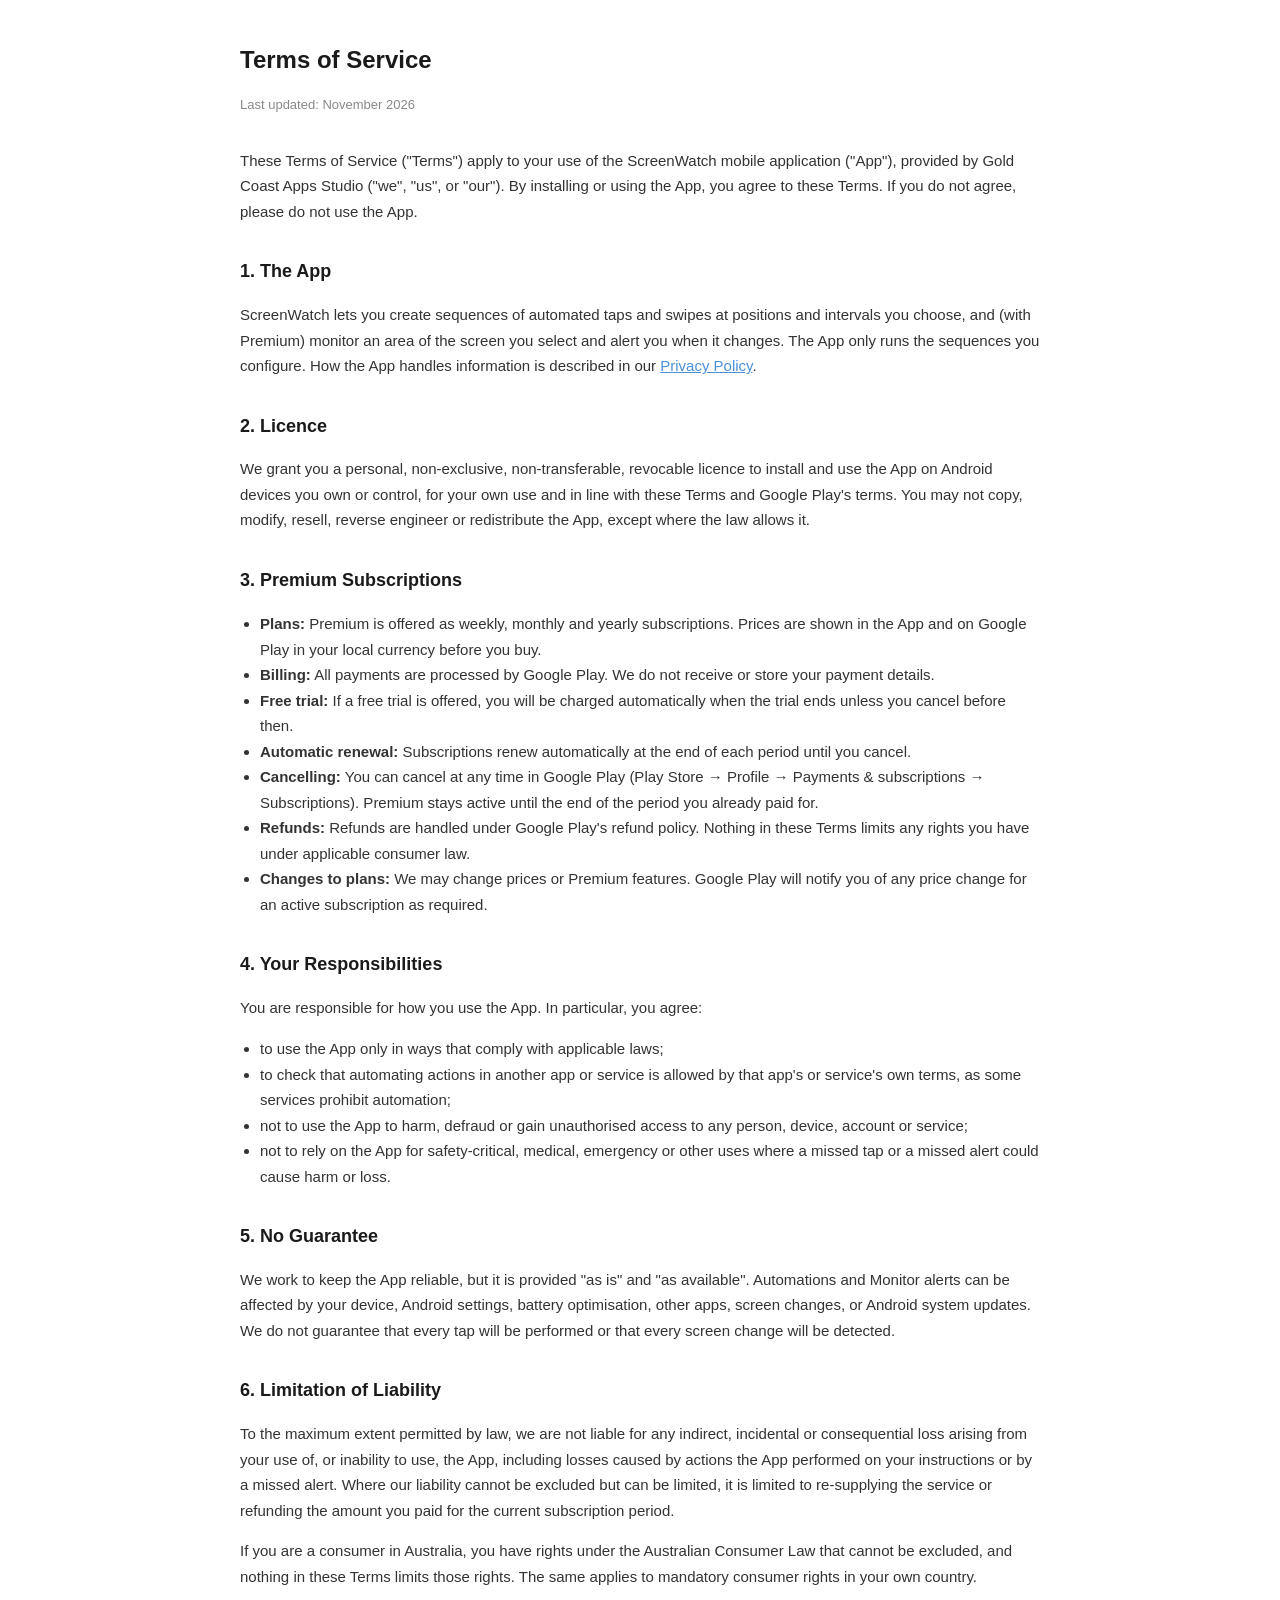
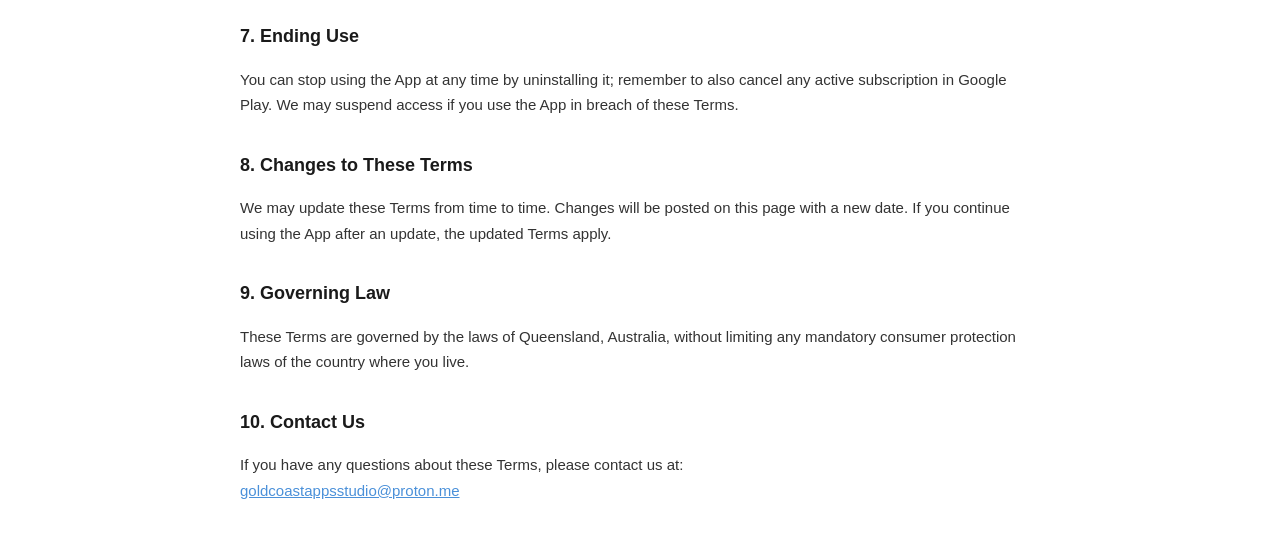
==== terms.html @ bb344228 "Add Terms of Service page for ScreenWatch app" ====
<!DOCTYPE html>
<html lang="en">
<head>
    <meta charset="UTF-8">
    <meta name="viewport" content="width=device-width, initial-scale=1.0">
    <title>ScreenWatch - Terms of Service</title>
    <style>
        body {
            font-family: -apple-system, BlinkMacSystemFont, 'Segoe UI', Roboto, sans-serif;
            max-width: 800px;
            margin: 0 auto;
            padding: 24px 16px;
            color: #1a1a1a;
            line-height: 1.7;
        }
        h1 { font-size: 24px; margin-bottom: 4px; }
        h2 { font-size: 18px; margin-top: 32px; margin-bottom: 8px; }
        p, li { font-size: 15px; color: #333; }
        ul { padding-left: 20px; }
        .date { color: #888; font-size: 13px; margin-bottom: 32px; }
        a { color: #4A90D9; }
    </style>
</head>
<body>

<h1>Terms of Service</h1>
<p class="date">Last updated: November 2026</p>

<p>These Terms of Service ("Terms") apply to your use of the ScreenWatch mobile application ("App"), provided by Gold Coast Apps Studio ("we", "us", or "our"). By installing or using the App, you agree to these Terms. If you do not agree, please do not use the App.</p>

<h2>1. The App</h2>
<p>ScreenWatch lets you create sequences of automated taps and swipes at positions and intervals you choose, and (with Premium) monitor an area of the screen you select and alert you when it changes. The App only runs the sequences you configure. How the App handles information is described in our <a href="https://wstreibel.github.io/screenwatch-privacy/">Privacy Policy</a>.</p>

<h2>2. Licence</h2>
<p>We grant you a personal, non-exclusive, non-transferable, revocable licence to install and use the App on Android devices you own or control, for your own use and in line with these Terms and Google Play's terms. You may not copy, modify, resell, reverse engineer or redistribute the App, except where the law allows it.</p>

<h2>3. Premium Subscriptions</h2>
<ul>
    <li><strong>Plans:</strong> Premium is offered as weekly, monthly and yearly subscriptions. Prices are shown in the App and on Google Play in your local currency before you buy.</li>
    <li><strong>Billing:</strong> All payments are processed by Google Play. We do not receive or store your payment details.</li>
    <li><strong>Free trial:</strong> If a free trial is offered, you will be charged automatically when the trial ends unless you cancel before then.</li>
    <li><strong>Automatic renewal:</strong> Subscriptions renew automatically at the end of each period until you cancel.</li>
    <li><strong>Cancelling:</strong> You can cancel at any time in Google Play (Play Store &rarr; Profile &rarr; Payments &amp; subscriptions &rarr; Subscriptions). Premium stays active until the end of the period you already paid for.</li>
    <li><strong>Refunds:</strong> Refunds are handled under Google Play's refund policy. Nothing in these Terms limits any rights you have under applicable consumer law.</li>
    <li><strong>Changes to plans:</strong> We may change prices or Premium features. Google Play will notify you of any price change for an active subscription as required.</li>
</ul>

<h2>4. Your Responsibilities</h2>
<p>You are responsible for how you use the App. In particular, you agree:</p>
<ul>
    <li>to use the App only in ways that comply with applicable laws;</li>
    <li>to check that automating actions in another app or service is allowed by that app's or service's own terms, as some services prohibit automation;</li>
    <li>not to use the App to harm, defraud or gain unauthorised access to any person, device, account or service;</li>
    <li>not to rely on the App for safety-critical, medical, emergency or other uses where a missed tap or a missed alert could cause harm or loss.</li>
</ul>

<h2>5. No Guarantee</h2>
<p>We work to keep the App reliable, but it is provided "as is" and "as available". Automations and Monitor alerts can be affected by your device, Android settings, battery optimisation, other apps, screen changes, or Android system updates. We do not guarantee that every tap will be performed or that every screen change will be detected.</p>

<h2>6. Limitation of Liability</h2>
<p>To the maximum extent permitted by law, we are not liable for any indirect, incidental or consequential loss arising from your use of, or inability to use, the App, including losses caused by actions the App performed on your instructions or by a missed alert. Where our liability cannot be excluded but can be limited, it is limited to re-supplying the service or refunding the amount you paid for the current subscription period.</p>
<p>If you are a consumer in Australia, you have rights under the Australian Consumer Law that cannot be excluded, and nothing in these Terms limits those rights. The same applies to mandatory consumer rights in your own country.</p>

<h2>7. Ending Use</h2>
<p>You can stop using the App at any time by uninstalling it; remember to also cancel any active subscription in Google Play. We may suspend access if you use the App in breach of these Terms.</p>

<h2>8. Changes to These Terms</h2>
<p>We may update these Terms from time to time. Changes will be posted on this page with a new date. If you continue using the App after an update, the updated Terms apply.</p>

<h2>9. Governing Law</h2>
<p>These Terms are governed by the laws of Queensland, Australia, without limiting any mandatory consumer protection laws of the country where you live.</p>

<h2>10. Contact Us</h2>
<p>If you have any questions about these Terms, please contact us at:<br>
<a href="mailto:goldcoastappsstudio@proton.me">goldcoastappsstudio@proton.me</a></p>

</body>
</html>
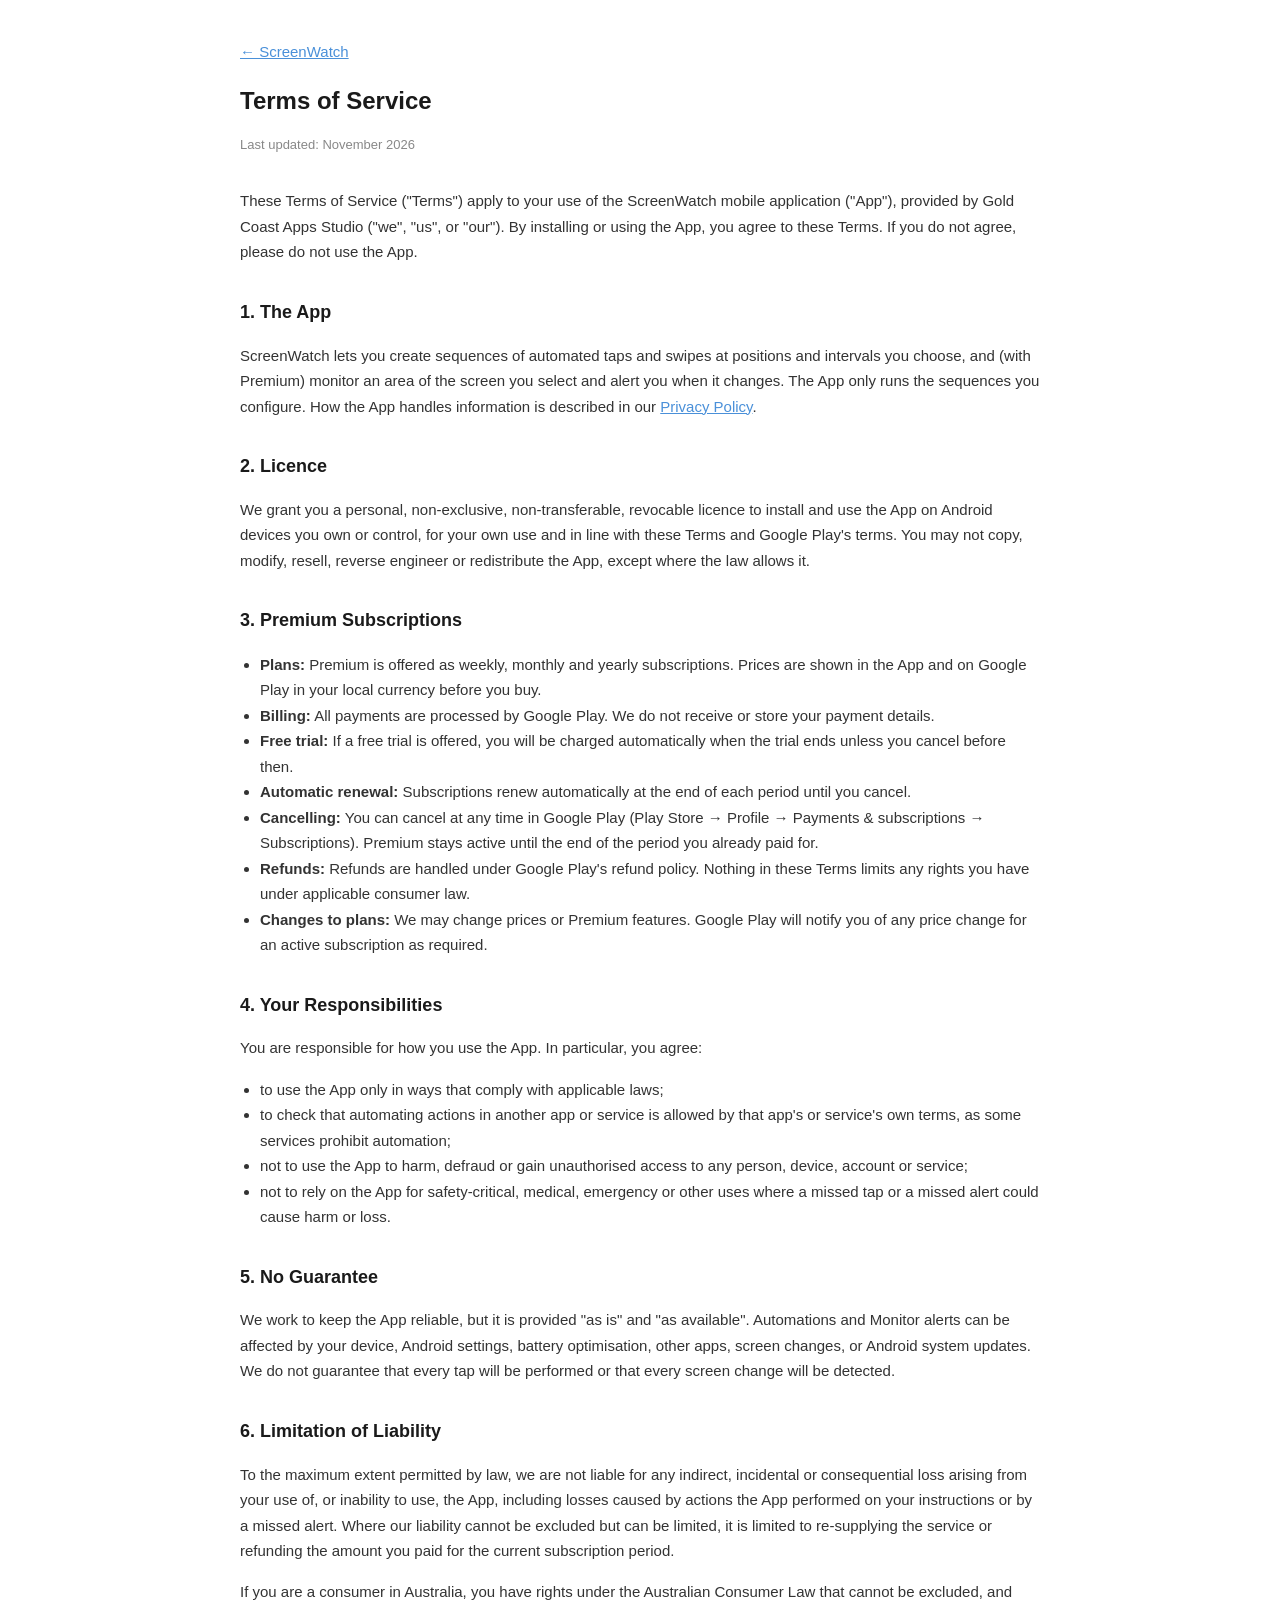
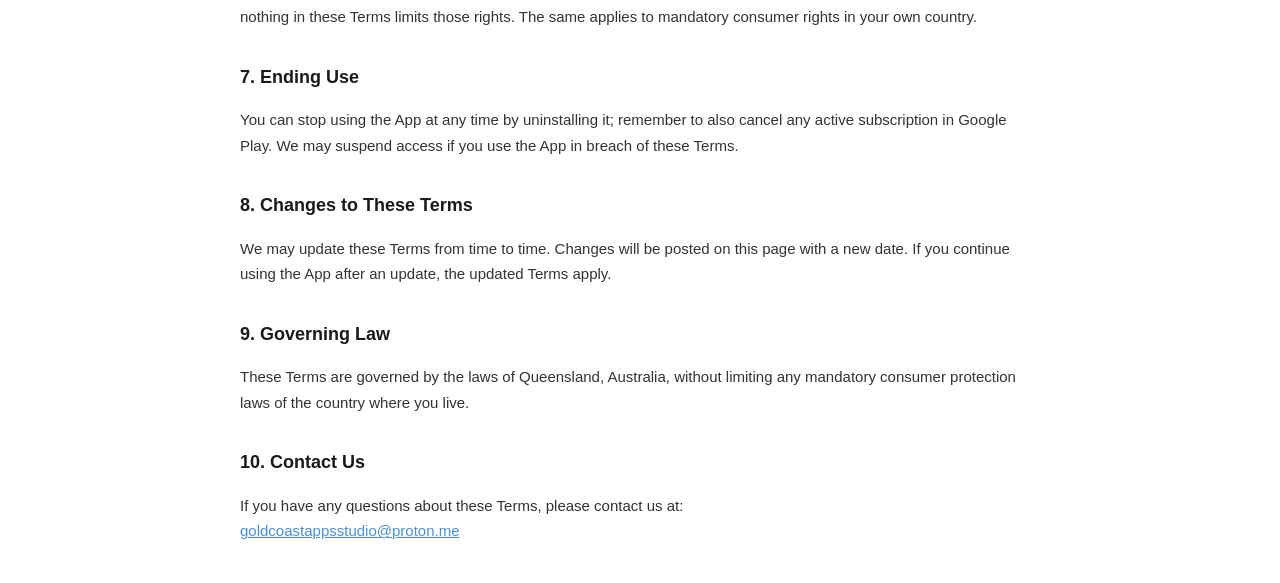
==== commit 49930c36: "Add files via upload" ====
--- a/terms.html
+++ b/terms.html
@@ -23,13 +23,15 @@
 </head>
 <body>
 
+<p><a href="/">&larr; ScreenWatch</a></p>
+
 <h1>Terms of Service</h1>
 <p class="date">Last updated: November 2026</p>
 
 <p>These Terms of Service ("Terms") apply to your use of the ScreenWatch mobile application ("App"), provided by Gold Coast Apps Studio ("we", "us", or "our"). By installing or using the App, you agree to these Terms. If you do not agree, please do not use the App.</p>
 
 <h2>1. The App</h2>
-<p>ScreenWatch lets you create sequences of automated taps and swipes at positions and intervals you choose, and (with Premium) monitor an area of the screen you select and alert you when it changes. The App only runs the sequences you configure. How the App handles information is described in our <a href="https://wstreibel.github.io/screenwatch-privacy/">Privacy Policy</a>.</p>
+<p>ScreenWatch lets you create sequences of automated taps and swipes at positions and intervals you choose, and (with Premium) monitor an area of the screen you select and alert you when it changes. The App only runs the sequences you configure. How the App handles information is described in our <a href="/privacy.html">Privacy Policy</a>.</p>
 
 <h2>2. Licence</h2>
 <p>We grant you a personal, non-exclusive, non-transferable, revocable licence to install and use the App on Android devices you own or control, for your own use and in line with these Terms and Google Play's terms. You may not copy, modify, resell, reverse engineer or redistribute the App, except where the law allows it.</p>
